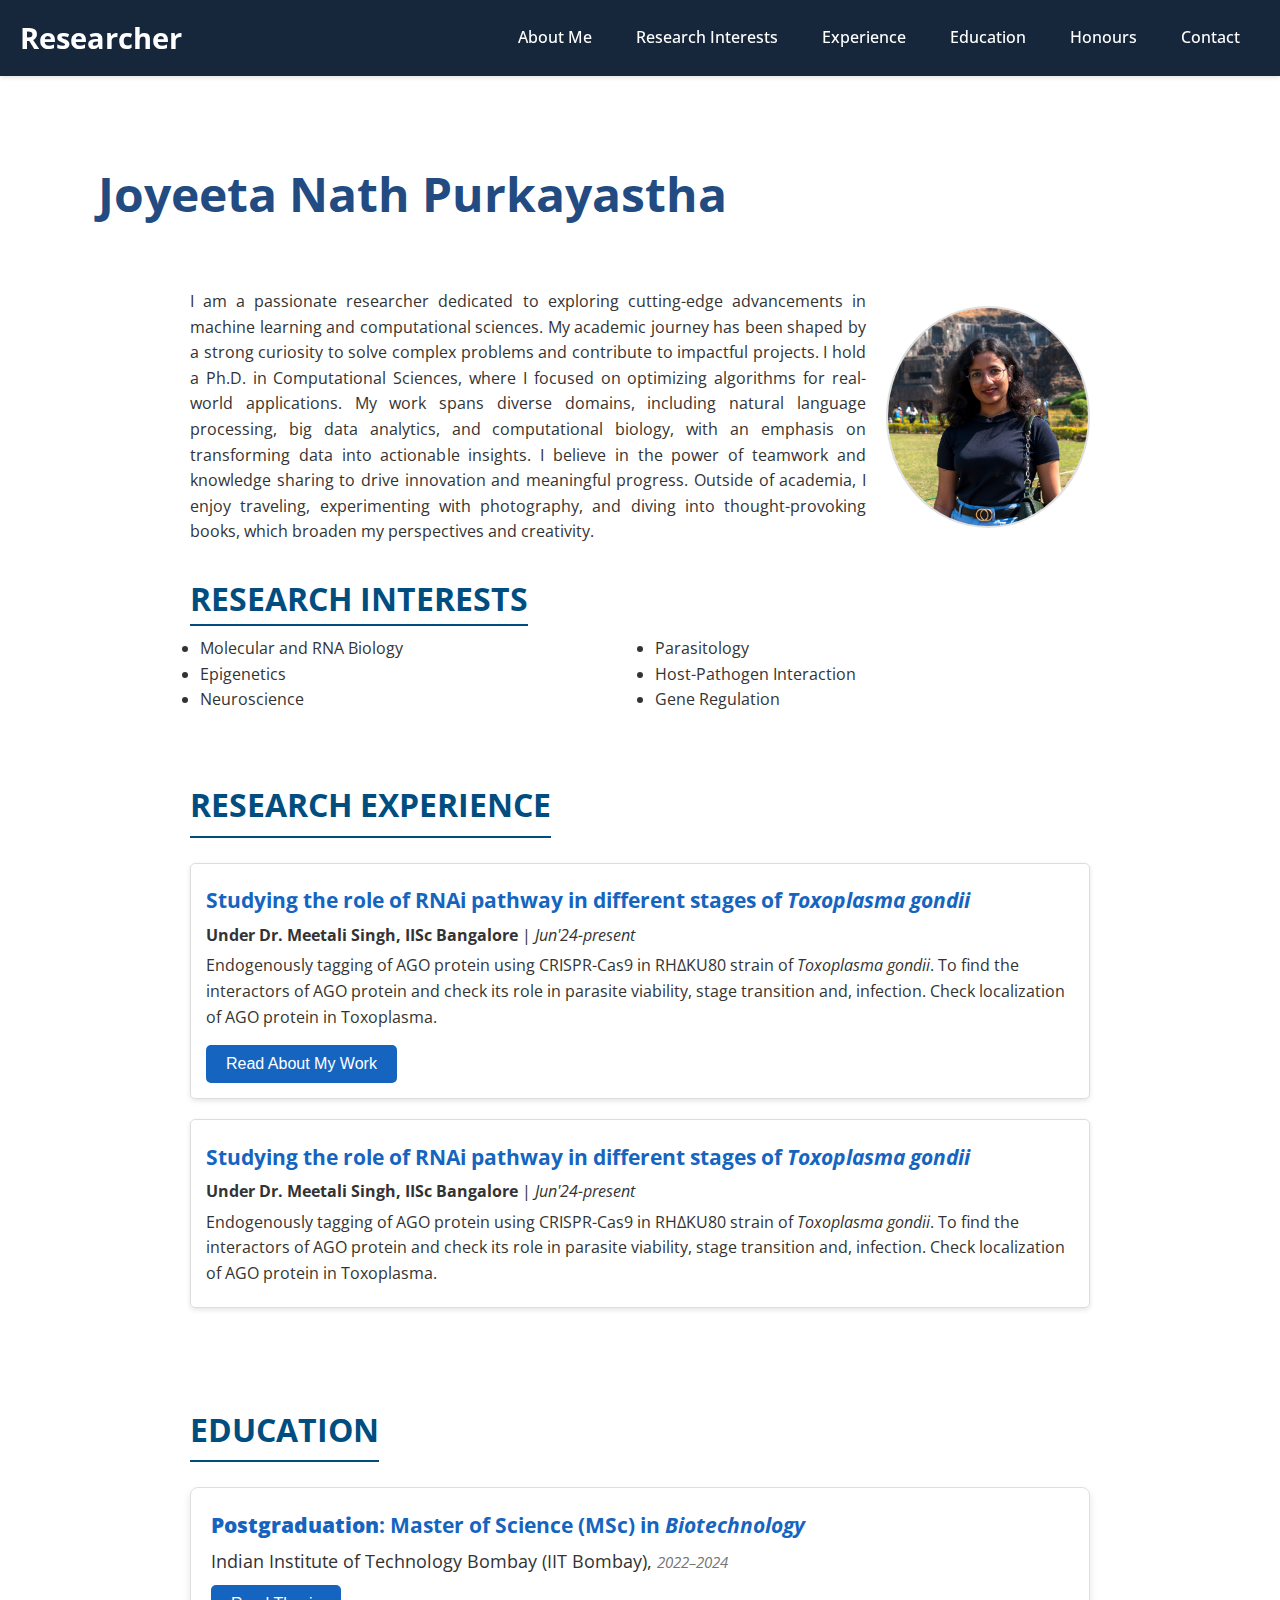
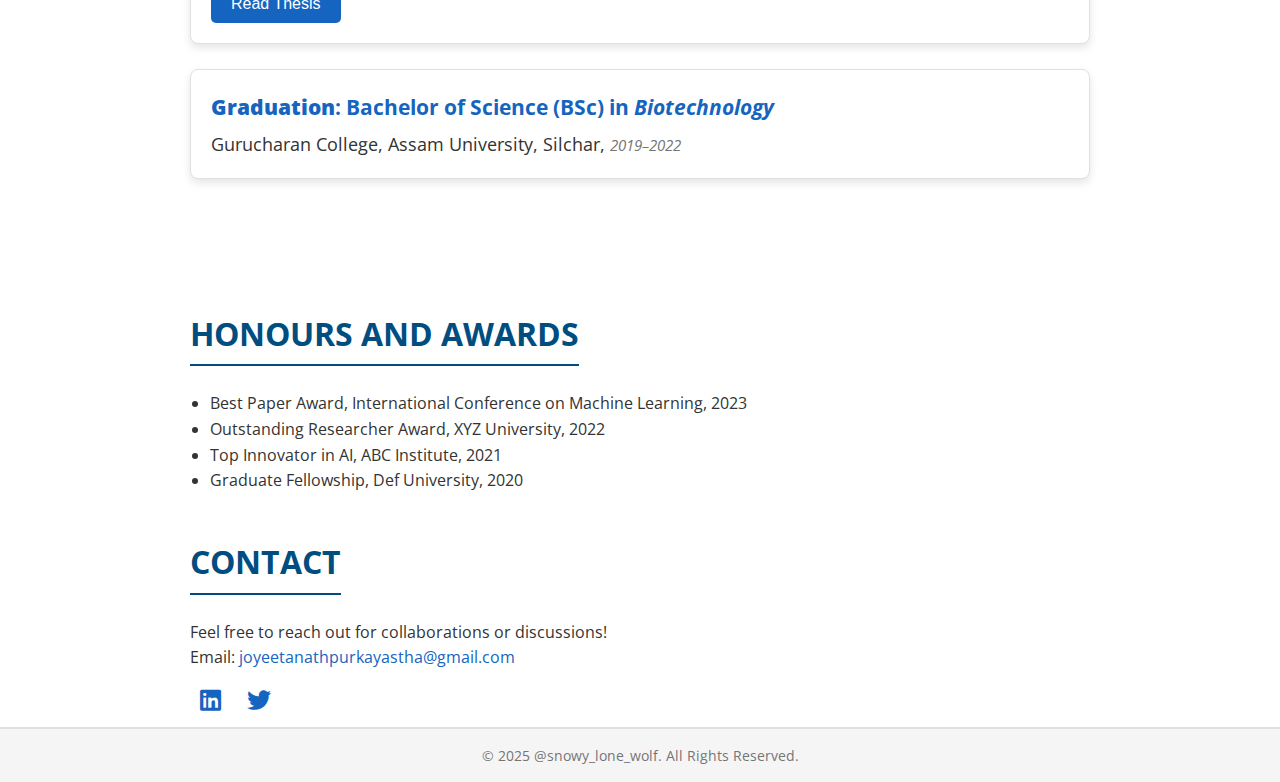
==== index.html @ 377136b0 "Add files via upload" ====
<!DOCTYPE html>
<html lang="en">

<head>
    <meta charset="UTF-8">
    <meta name="viewport" content="width=device-width, initial-scale=1.0">
    <title>Young Researcher Portfolio</title>
    <link href="https://fonts.googleapis.com/css2?family=Roboto:wght@400;500;700&display=swap" rel="stylesheet">
    <link href="https://fonts.googleapis.com/css2?family=Open+Sans:wght@400;500;700&display=swap" rel="stylesheet">
    <link href="https://cdnjs.cloudflare.com/ajax/libs/font-awesome/5.15.4/css/all.min.css" rel="stylesheet">

    <link href="assets/styles.css" rel="stylesheet">

    <script src="main.js"></script>
</head>

<body>
    <nav class="navbar navbar-expand-md">
        <div class="logo">Researcher</div>
        <div class="nav-links" id="navLinks">
            <a href="#about">About Me</a>
            <a href="#research">Research Interests</a>
            <a href="#experience">Experience</a>
            <a href="#education">Education</a>
            <a href="#honours">Honours</a>
            <a href="#contact">Contact</a>
        </div>
    </nav>

    <section class="intro">
        <h1>Joyeeta Nath Purkayastha</h1>
        <!-- <h2>Research Associate</h2> -->
    </section>

    <section id="about" class="about">
        <p>I am a passionate researcher dedicated to exploring cutting-edge advancements in machine learning and
            computational sciences. My academic journey has been shaped by a strong curiosity to solve complex problems
            and contribute to impactful projects. I hold a Ph.D. in Computational Sciences, where I focused on
            optimizing algorithms for real-world applications. My work spans diverse domains, including natural language
            processing, big data analytics, and computational biology, with an emphasis on transforming data into
            actionable insights. I believe in the power of teamwork and knowledge sharing to drive
            innovation and meaningful progress. Outside of academia, I enjoy traveling, experimenting with photography,
            and diving into thought-provoking books, which broaden my perspectives and creativity. </p>
        <img src="DSC_0190.jpg" alt="Profile Photo">
    </section>

    <section id="research" class="research">
        <h2>Research Interests</h2>
        <div class="research-list">
            <ul>
                <li>Molecular and RNA Biology</li>
                <li>Epigenetics</li>
                <li>Neuroscience</li>
            </ul>
            <ul>
                <li>Parasitology</li>
                <li>Host-Pathogen Interaction</li>
                <li>Gene Regulation</li>
            </ul>
        </div>
    </section>


    <section id="experience">
        <h2>Research Experience</h2>
        <div class="experience-item">
            <h3>Studying the role of RNAi pathway in different stages of <em>Toxoplasma gondii</em></h3>
            <p><strong>Under Dr. Meetali Singh, IISc Bangalore</strong> | <em>Jun'24-present</em></p>
            <p>Endogenously tagging of AGO protein using CRISPR-Cas9 in RH∆KU80 strain of <em>Toxoplasma gondii</em>. To
                find the
                interactors of AGO protein and check its role in parasite viability, stage transition and, infection.
                Check localization of AGO protein in Toxoplasma.</p>
            <button onclick="window.open('iisc.html', '_blank')">Read About My Work</button>
        </div>
        <div class="experience-item">
            <h3>Studying the role of RNAi pathway in different stages of <em>Toxoplasma gondii</em></h3>
            <p><strong>Under Dr. Meetali Singh, IISc Bangalore</strong> | <em>Jun'24-present</em></p>
            <p>Endogenously tagging of AGO protein using CRISPR-Cas9 in RH∆KU80 strain of <em>Toxoplasma gondii</em>. To
                find the
                interactors of AGO protein and check its role in parasite viability, stage transition and, infection.
                Check localization of AGO protein in Toxoplasma.</p>
        </div>
    </section>



    <section id="education" class="education">
        <h2>Education</h2>
        <ul>
            <li>
                <h3><strong>Postgraduation</strong>: Master of Science (MSc) in <i>Biotechnology</i></h3>
                <p>Indian Institute of Technology Bombay (IIT Bombay), <span>2022–2024</span></p>
                <button onclick="window.open('thesis.html', '_blank')">Read Thesis</button>
            </li>
            <li>
                <h3><strong>Graduation</strong>: Bachelor of Science (BSc) in <i>Biotechnology</i></h3>
                <p>Gurucharan College, Assam University, Silchar, <span>2019–2022</span></p>
            </li>
        </ul>
    </section>



    <section id="honours" class="honours">
        <h2>Honours and Awards</h2>
        <ul>
            <li>Best Paper Award, International Conference on Machine Learning, 2023</li>
            <li>Outstanding Researcher Award, XYZ University, 2022</li>
            <li>Top Innovator in AI, ABC Institute, 2021</li>
            <li>Graduate Fellowship, Def University, 2020</li>
        </ul>
    </section>



    <section id="contact" class="contact">
        <h2>Contact</h2>
        <p>Feel free to reach out for collaborations or discussions!</p>
        <p>Email: <a href="mailto:joyeetanathpurkayastha@gmail.com">joyeetanathpurkayastha@gmail.com</a></p>
        <div class="social-media">
            <a href="https://www.linkedin.com/in/joyeeta-nath-purkayastha-918684250/" target="_blank"
                aria-label="LinkedIn">
                <i class="fab fa-linkedin"></i>
            </a>
            <a href="https://x.com/joyeetaNP" target="_blank" aria-label="Twitter">
                <i class="fab fa-twitter"></i>
            </a>
            <!-- <a href="https://instagram.com/young_researcher" target="_blank" aria-label="Instagram">
                <i class="fab fa-instagram"></i>
            </a> -->
            <!-- <a href="https://github.com/young-researcher" target="_blank" aria-label="GitHub">
                <i class="fab fa-github"></i>
            </a> -->
        </div>
    </section>


    <footer>
        <p>&copy; 2025 @snowy_lone_wolf. All Rights Reserved.</p>
    </footer>
</body>


<script>
    $(function () {
        $(".ham-menu input").bind('click', function () {
            console.log('click');
            $('this').toggleClass('active-btn');
            $('.nav-list').toggleClass('active-btn');

        });
    });

</script>


</html>
---- assets/styles.css ----
body {
    font-family: 'Open Sans', 'Roboto', sans-serif;
    margin: 0;
    padding: 0;
    background-color: #fff;
    color: #333;
    line-height: 1.6;
}

nav{
    background: #16273b;
    padding: 15px 20px;
    display: flex;
    justify-content: space-between;
    align-items: center;
    position: sticky;
    top: 0;
    z-index: 1000;
    box-shadow: 0 2px 4px rgba(0, 0, 0, 0.1);
}

nav ul {
    display: flex;
    justify-content: space-between;
    align-items: center;
    position: sticky;
}

nav .logo {
    font-size: 1.8rem;
    font-weight: 700;
    color: #fff;
}

nav a {
    color: #fff;
    text-decoration: none;
    margin: 0 20px;
    font-size: 1rem;
    font-weight: 500;
    transition: color 0.3s, transform 0.3s;
}

nav a:hover {
    text-decoration: none;
    color: #ffcc00; /* Change color on hover */
    transform: scale(1.1); /* Grow the text slightly on hover */
}


/* Add underline for mobile version */
@media (max-width: 768px) {
    .intro h1 {
        border-bottom: 2px solid #004d80;
    }
}












section {
    padding: 8px;
    max-width: 900px;
    margin: auto;
}

.intro {
    text-align: center;
    margin: 40px 0;
    text-align: justify;
}

.intro h1 {
    font-size: 3rem;
    font-weight: 700;
    color: #224b81;
    margin-bottom: 0px;
    padding-left: 10%;
}

#about {
    text-align: justify;
}









h2 {
    font-size: 2rem;
    font-weight: 700;
    color: #004d80;
    text-transform: uppercase;
    margin-bottom: 25px;
    border-bottom: 2px solid #004d80;
    display: inline-block;
    padding-bottom: 5px;
}










#research {
    padding: 20px;
    max-width: 900px;
    margin: auto;
}

#research h2 {
    margin: 0%;
    padding: 0%;
}

#research-list {
    padding: 0%;
    margin: 0%;
}









#experience {
    padding: 20px;
    max-width: 900px;
    margin: auto;
}

.experience-item {
    margin-bottom: 20px;
    padding: 15px;
    padding-top: 0%;
    /* background-color: #f9f9f9; */
    border: 1px solid #ddd;
    border-radius: 5px;
    box-shadow: 0 2px 5px rgba(0, 0, 0, 0.1);
}

.experience-item h3 {
    font-size: 1.3rem;
    color: #1565c0;
    margin-bottom: 5px;
}

.experience-item p {
    font-size: 1rem;
    line-height: 1.6;
    margin: 5px 0;
}

.experience-item:hover {
    box-shadow: 0 8px 16px rgba(0, 0, 0, 0.2);
    transform: translateY(-5px);
}

.experience-item button {
    margin-top: 10px;
    padding: 10px 20px;
    font-size: 1rem;
    font-weight: 500;
    color: #fff;
    background-color: #1565c0;
    border: none;
    border-radius: 5px;
    cursor: pointer;
    transition: background-color 0.3s ease, transform 0.2s ease;
}

.experience-item button:hover {
    background-color: #0d47a1;
    transform: scale(1.05);
}









.education {
    margin: 40px auto;
    margin-top: 0%;
    padding: 30px;
    /* max-width: 600px; */
    /* text-align: center; */
    /* background-color: #f5f5f5; */
    /* border: 1px solid #ddd; */
    /* border-radius: 10px; */
    /* box-shadow: 0 6px 12px rgba(0, 0, 0, 0.1); */
}



.education ul {
    list-style: none;
    padding: 0;
}

.education li {
    margin-bottom: 25px;
    padding: 20px;
    padding-top: 0%;
    background-color: #ffffff;
    border: 1px solid #e0e0e0;
    border-radius: 8px;
    box-shadow: 0 4px 8px rgba(0, 0, 0, 0.1);
}

/* .education strong {
    font-size: 1.2rem;
    font-weight: 600;
    color: #333;
}

.education i {
    font-style: italic;
    color: #424242;
} */

.education span {
    color: #757575;
    font-size: 0.95rem;
    font-style: italic;
}

.education button {
    margin-top: 10px;
    padding: 10px 20px;
    font-size: 1rem;
    font-weight: 500;
    color: #fff;
    background-color: #1565c0;
    border: none;
    border-radius: 5px;
    cursor: pointer;
    transition: background-color 0.3s ease, transform 0.2s ease;
}

.education button:hover {
    background-color: #0d47a1;
    transform: scale(1.05);
}

.education li:hover {
    box-shadow: 0 8px 16px rgba(0, 0, 0, 0.2);
}

.education h3 {
    font-size: 1.3rem;
    color: #1565c0;
    margin-bottom: 5px;
    padding: 0%;
}
.education p{
    font-size: 1.1rem;
}









.research {
    padding: 20px 0;
}

.research .research-list {
    display: grid;
    grid-template-columns: repeat(auto-fit, minmax(250px, 1fr));
    gap: 10px;
    margin-top: 10px;
}

.research ul {
    list-style-type: disc;
    padding-left: 10px;
}

.research ul li {
    font-size: 1rem;
}


p,
ul {
    font-size: 1rem;
    margin: 0px 0;
}

ul {
    list-style-type: disc;
    padding-left: 20px;
}

.contact a {
    color: #1565c0;
    text-decoration: none;
}

.contact a:hover {
    text-decoration: underline;
}

footer {
    background: #f5f5f5;
    padding: 15px;
    text-align: center;
    border-top: 2px solid #e0e0e0;
}

footer p {
    margin: 0;
    font-size: 0.9rem;
    color: #757575;
}

.about {
    display: flex;
    align-items: center;
    gap: 20px;
}

.about img {
    max-width: 200px;
    border-radius: 50%;
    border: 2px solid #e0e0e0;
}

.about p {
    flex: 1;
}


.social-media {
    margin-top: 10px;
}

.social-media a {
    color: #1565c0;
    font-size: 1.5rem;
    margin: 0 10px;
    text-decoration: none;
    transition: color 0.3s, transform 0.3s;
}

.social-media a:hover {
    color: #ffcc00; /* Change to desired hover color */
    transform: scale(1.2); /* Slightly enlarge on hover */
}









@media (max-width: 600px) {
    nav {
        flex-direction: column;
        align-items: flex-start;
        display: none;
    }

    .intro {
        /* background-color: yellow; */
        margin-top: 10%;
        margin-bottom: 10%;
    }

    .intro h1 {
        font-size: 1.8rem;
        padding: 0%;
        margin: 0%;
        text-align: center;
    }

    .intro h2 {
        font-size: 1.2rem;
    }

    .about {
        flex-direction: column;
        text-align: center;
        margin: 0%;
        padding: 3%;
        padding-top: 0%;
        padding-bottom: 0%;
    }

    .about img {
        margin-bottom: 15px;
    }
}
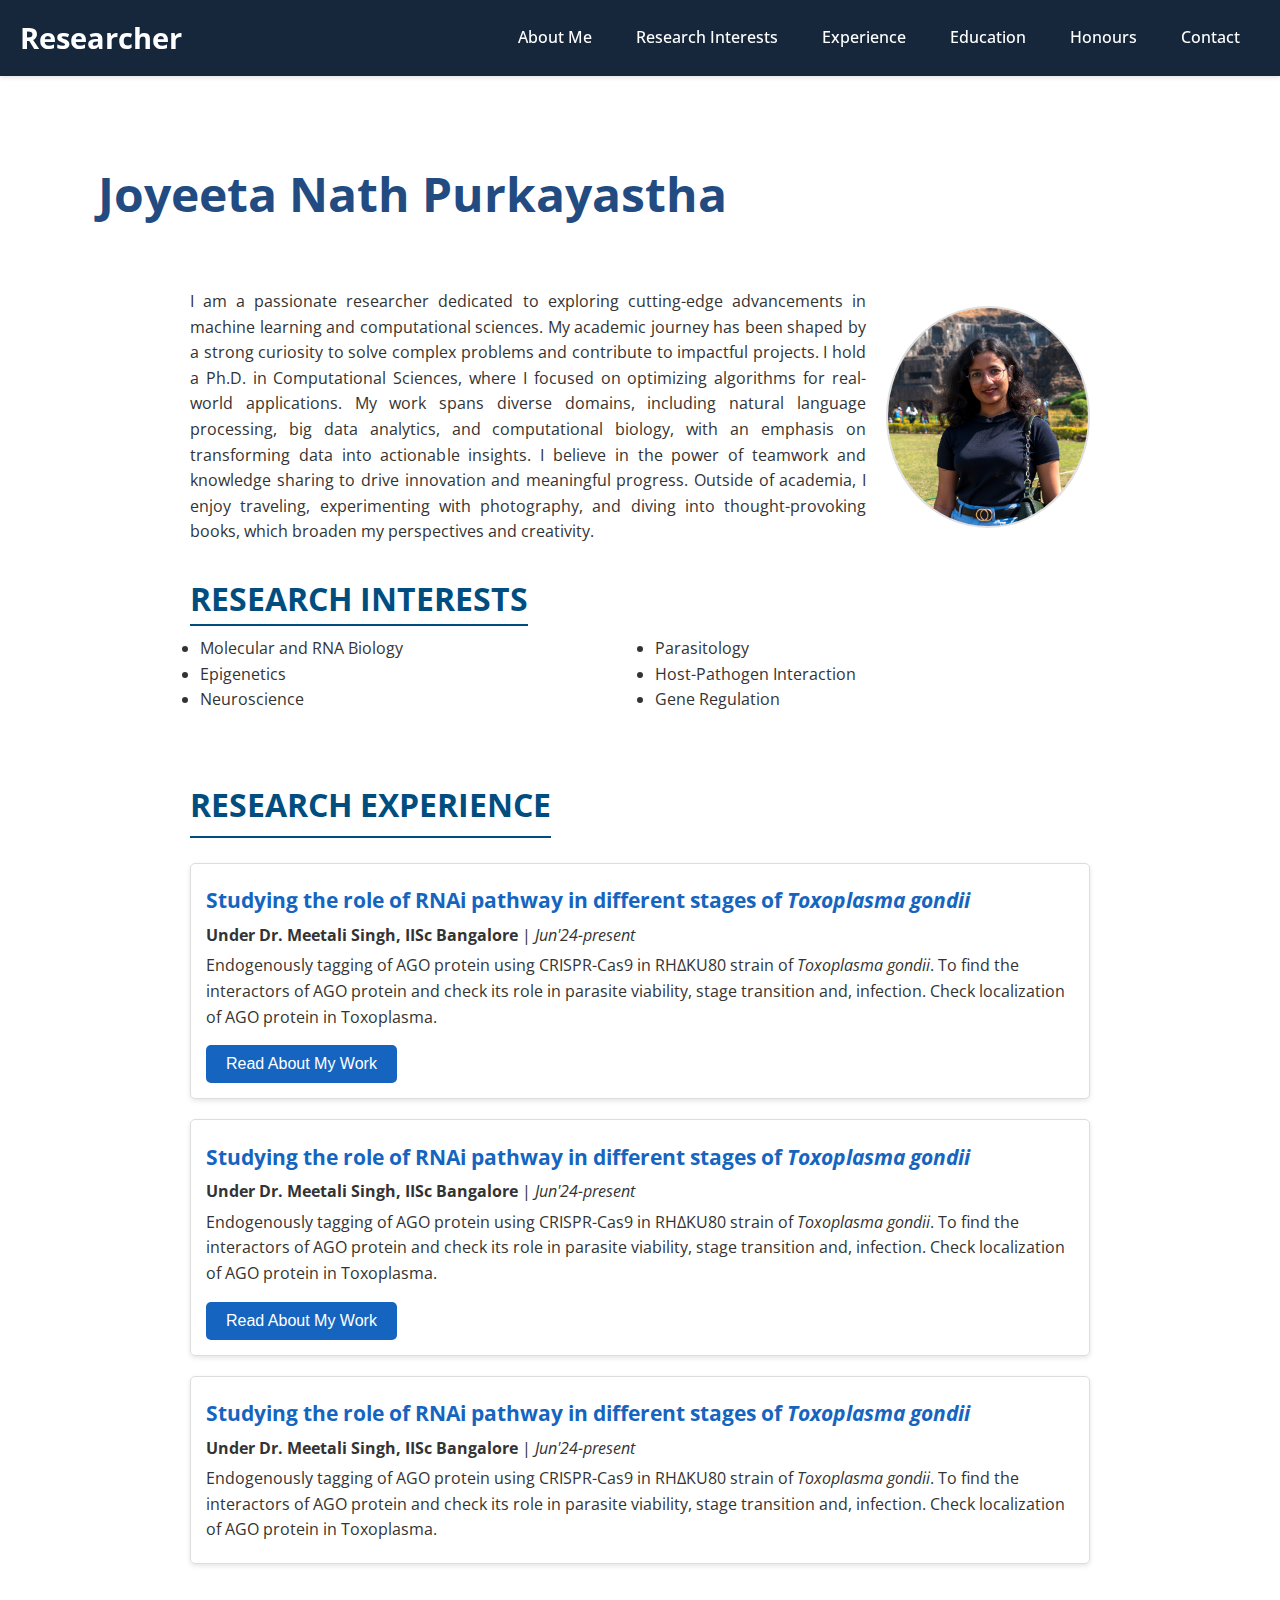
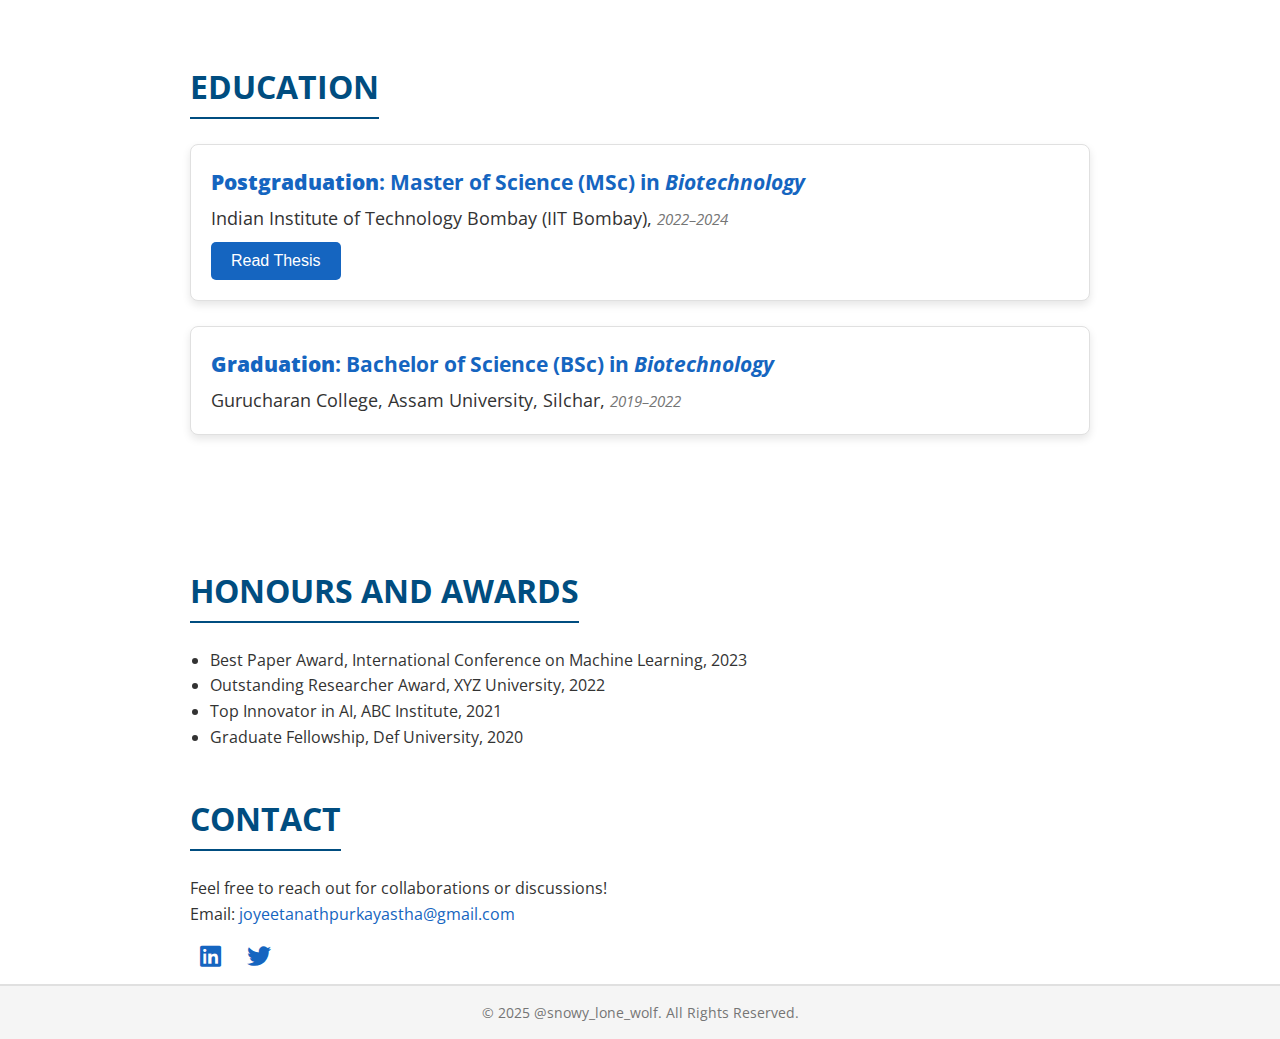
==== commit bdd3453a: "Update index.html" ====
--- a/index.html
+++ b/index.html
@@ -71,6 +71,15 @@
                 interactors of AGO protein and check its role in parasite viability, stage transition and, infection.
                 Check localization of AGO protein in Toxoplasma.</p>
             <button onclick="window.open('iisc.html', '_blank')">Read About My Work</button>
+        </div>
+        <div class="experience-item">
+            <h3>Studying the role of RNAi pathway in different stages of <em>Toxoplasma gondii</em></h3>
+            <p><strong>Under Dr. Meetali Singh, IISc Bangalore</strong> | <em>Jun'24-present</em></p>
+            <p>Endogenously tagging of AGO protein using CRISPR-Cas9 in RH∆KU80 strain of <em>Toxoplasma gondii</em>. To
+                find the
+                interactors of AGO protein and check its role in parasite viability, stage transition and, infection.
+                Check localization of AGO protein in Toxoplasma.</p>
+            <button onclick="window.open('iisc.html', '_blank')">Read About My Work</button> 
         </div>
         <div class="experience-item">
             <h3>Studying the role of RNAi pathway in different stages of <em>Toxoplasma gondii</em></h3>
@@ -154,4 +163,4 @@
 </script>
 
 
-</html>+</html>
